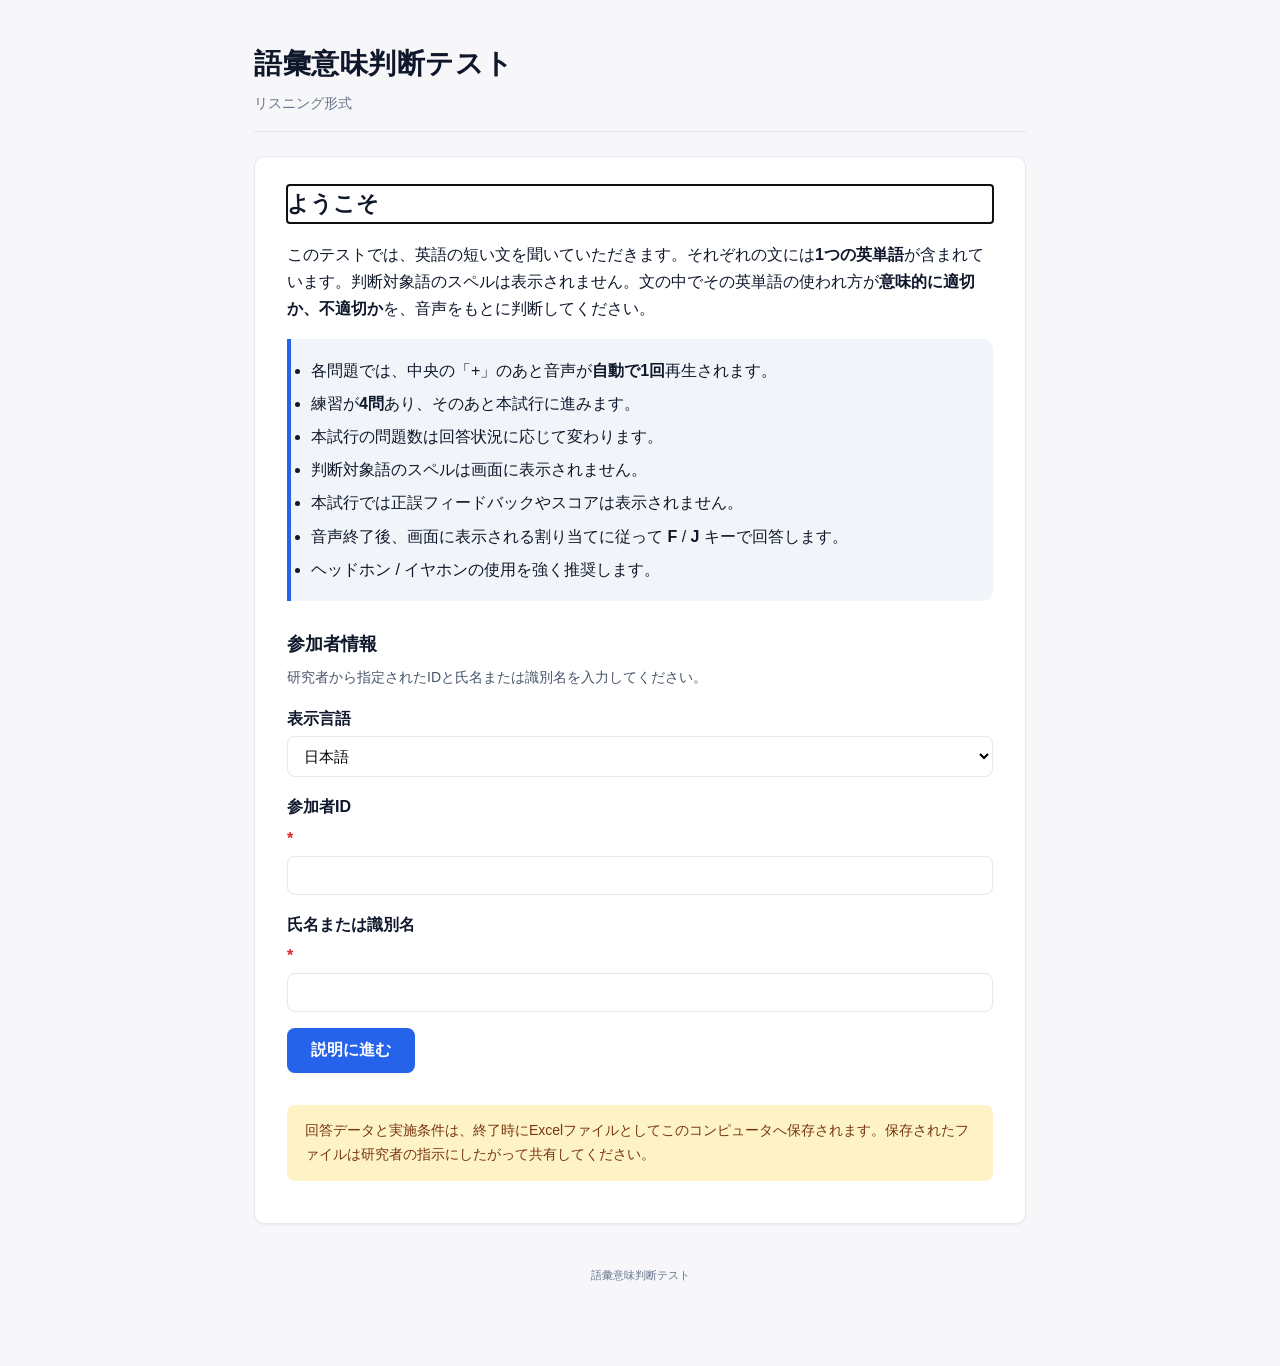
==== adaptive/index.html @ 901867a0 "Expose theta grid settings in research panel" ====
<!DOCTYPE html>
<html lang="ja">
<head>
  <meta charset="UTF-8" />
  <title>語彙意味判断テスト</title>
  <meta name="viewport" content="width=device-width, initial-scale=1" />
  <link rel="icon" href="data:," />
  <link rel="stylesheet" href="../assets/styles.css?v=20260428i" />
</head>
<body>
  <div id="browser-warning" class="hidden">
    <p data-i18n-html="browserWarning">このテストは <strong>Google Chrome</strong> のブラウザでのみご利用いただけます。<br />
       PC の Chrome でこのページを開き直してください。</p>
  </div>

  <div id="app" class="container">
    <header>
      <h1 data-i18n="appTitle">語彙意味判断テスト</h1>
      <p class="subtitle" data-i18n="subtitleAdaptive">リスニング形式</p>
    </header>

    <main id="stage-container">
      <section id="stage-welcome" class="stage">
        <h2 data-i18n="welcomeTitle">ようこそ</h2>
        <p data-i18n-html="welcomeBody">このテストでは、英語の短い文を聞いていただきます。
          それぞれの文には<strong>1つの英単語</strong>が含まれています。
          文の中でその英単語の使われ方が<strong>意味的に適切か、不適切か</strong>を判断してください。</p>
        <ul class="note-list">
          <li data-i18n-html="noteAutoplay">各問題では、中央の「+」のあと音声が<strong>自動で1回</strong>再生されます。</li>
          <li data-i18n-html="notePractice">練習が<strong>4問</strong>あり、そのあと本試行に進みます。</li>
          <li data-i18n="noteAdaptiveLength">本試行の問題数は回答状況に応じて変わります。</li>
          <li data-i18n="noteNoSpelling">判断対象語のスペルは画面に表示されません。</li>
          <li data-i18n="noteNoScoreShown">本試行では正誤フィードバックやスコアは表示されません。</li>
          <li data-i18n-html="noteKeys">音声終了後、キーボードの <strong>F</strong> / <strong>J</strong> で回答します。</li>
          <li data-i18n="noteHeadphones">ヘッドホン / イヤホンの使用を強く推奨します。</li>
        </ul>
        <div id="research-panel" class="research-panel hidden"></div>
        <h3 data-i18n="participantInfo">参加者情報</h3>
        <p class="form-note" data-i18n="participantInfoLead">研究者から指定されたIDと氏名または識別名を入力してください。</p>
        <form id="participant-form">
          <label>
            <span data-i18n="languageLabel">表示言語</span>
            <select id="input-lang" autocomplete="off">
              <option value="ja">日本語</option>
              <option value="en">English</option>
            </select>
          </label>
          <label>
            <span><span data-i18n="participantId">参加者ID</span> <span class="required">*</span></span>
            <input type="text" id="input-pid" required maxlength="64" autocomplete="off" />
          </label>
          <label>
            <span><span data-i18n="participantName">お名前</span> <span class="required">*</span></span>
            <input type="text" id="input-name" required maxlength="64" autocomplete="off" />
          </label>
          <button type="submit" class="primary-btn" data-i18n="consentStart">説明に進む</button>
        </form>
        <p class="disclaimer" data-i18n="disclaimer">
          回答データは終了時にあなたのコンピュータに保存されます。
          ダウンロードされたファイルは研究者の指示にしたがって共有してください。
        </p>
      </section>

      <section id="stage-instructions" class="stage hidden">
        <h2 data-i18n="instructionsTitle">説明</h2>
        <p data-i18n="instructionsLead">これから4問の練習を行います。各問題では:</p>
        <div class="instruction-callout">
          <h3 data-i18n="practiceGoalTitle">練習で確認すること</h3>
          <ul>
            <li data-i18n-html="practiceGoalAudio">音声がはっきり聞こえる音量になっているか確認してください。</li>
            <li data-i18n-html="practiceGoalDecision">文全体を聞き、文の中で聞こえた英単語の意味が自然かどうかを判断してください。</li>
            <li data-i18n-html="practiceGoalKeys">あなたの <strong>F</strong> / <strong>J</strong> キー割り当てを確認してください。</li>
          </ul>
        </div>
        <ol>
          <li data-i18n-html="instructionFixation">中央の <strong>+</strong> を見てください。音声は自動で再生されます。</li>
          <li data-i18n-html="instructionNoSpelling">判断する英単語のスペルは画面に表示されません。音声で聞こえた単語をもとに判断してください。</li>
          <li data-i18n-html="instructionCriteria"><strong>適切</strong>は、聞こえた英単語が文脈に合っている場合です。<strong>不適切</strong>は、聞こえた英単語が文脈に合わない場合です。</li>
          <li data-i18n-html="instructionDecision">音声が終わったら、聞こえた英単語の使い方が
              <span class="yes-color"><strong>「適切」</strong></span>か
              <span class="no-color"><strong>「不適切」</strong></span>かを選んでください。</li>
          <li id="key-instruction">回答キーを読み込み中です。</li>
          <li id="timing-instruction">制限時間設定を読み込み中です。</li>
          <li data-i18n="instructionFeedback">練習では正解・不正解のフィードバックが表示されます。
              本試行ではフィードバックはありません。</li>
        </ol>
        <p class="instruction-note" data-i18n="instructionPracticeSupport">練習中に音声が聞き取りにくい場合は、本試行に進む前に研究者へ知らせてください。</p>
        <button id="btn-start-practice" class="primary-btn" data-i18n="startPractice">練習を開始する</button>
      </section>

      <section id="stage-trial" class="stage hidden">
        <div class="trial-header">
          <span id="trial-label"></span>
          <span id="trial-counter" role="status" aria-live="polite" aria-atomic="true"></span>
        </div>
        <div class="trial-body">
          <div id="fixation-cross" class="fixation-cross hidden" aria-hidden="true">+</div>
          <div class="audio-area">
            <button id="btn-play" class="primary-btn" aria-describedby="play-status" data-i18n="playAudio">音声を再生</button>
            <p id="play-status" class="play-status" role="status" aria-live="polite"></p>
          </div>
          <div id="target-word-area" class="hidden" role="region" aria-live="polite">
            <p class="target-word" id="target-word-display"></p>
            <div class="response-btns">
              <button id="btn-yes" class="response-btn yes-btn" aria-label="適切 (Yes)">適切</button>
              <button id="btn-no"  class="response-btn no-btn" aria-label="不適切 (No)">不適切</button>
            </div>
            <div id="response-timebar" class="response-timebar hidden" aria-hidden="true">
              <div id="response-timebar-fill" class="response-timebar-fill"></div>
            </div>
          </div>
        </div>
        <div id="feedback-area" class="hidden" role="status" aria-live="polite"></div>
        <audio id="audio-player" preload="auto"></audio>
      </section>

      <section id="stage-transition" class="stage hidden">
        <h2 data-i18n="transitionTitle">練習は以上です</h2>
        <div id="practice-summary" class="practice-summary" role="status" aria-live="polite"></div>
        <p data-i18n-html="transitionBody">これから本試行に入ります。本試行では<strong>フィードバックは表示されません</strong>。
           音声は<strong>1回のみ</strong>再生されます。準備ができたら開始してください。</p>
        <p class="instruction-note" data-i18n="transitionReminder">音量、キー割り当て、判断方法に問題がなければ本試行を開始してください。</p>
        <button id="btn-start-main" class="primary-btn" data-i18n="startMain">本試行を開始する</button>
      </section>

      <section id="stage-result" class="stage hidden">
        <h2 data-i18n="resultTitle">テスト終了</h2>
        <p data-i18n="resultThanks">ご協力ありがとうございました。</p>
        <div class="download-status" id="download-status" role="status" aria-live="polite" data-i18n="savingStatus">
          結果を保存中...
        </div>
        <p class="result-file" id="filename-display"></p>
        <button id="btn-download-again" class="secondary-btn hidden" data-i18n="downloadAgain">
          もう一度ダウンロードする
        </button>
        <p class="end-note" data-i18n="endNote">
          結果ファイルがダウンロードフォルダに保存されました。
          研究者の指示にしたがって共有してください。
        </p>
      </section>
    </main>

    <footer>
      <small data-i18n="appTitle">語彙意味判断テスト</small>
    </footer>
  </div>

  <script src="../lib/xlsx.full.min.js?v=20260428i"></script>
  <script src="config.js?v=20260428i"></script>
  <script src="../js/cat_1f.js?v=20260428i"></script>
  <script src="../js/cat_2f.js?v=20260428i"></script>
  <script src="../js/xlsx_export.js?v=20260428i"></script>
  <script src="../js/cat_app.js?v=20260428i"></script>
</body>
</html>
---- assets/styles.css ----
/* LJT-CAT — Japanese UI styles (Chrome, PC) */

:root {
  --color-bg: #f7f7f9;
  --color-card: #ffffff;
  --color-primary: #2563eb;
  --color-primary-dark: #1e40af;
  --color-yes: #059669;
  --color-no: #dc2626;
  --color-neutral: #475569;
  --color-border: #e2e8f0;
  --color-text: #0f172a;
  --color-muted: #64748b;
  --shadow-sm: 0 1px 2px rgba(15, 23, 42, 0.06);
  --shadow-md: 0 4px 12px rgba(15, 23, 42, 0.08);
  --radius: 10px;
  --font-jp: "Hiragino Kaku Gothic ProN", "Yu Gothic", "Meiryo",
             "Noto Sans JP", "Helvetica Neue", sans-serif;
}

* { box-sizing: border-box; }

html, body {
  margin: 0;
  padding: 0;
  font-family: var(--font-jp);
  background: var(--color-bg);
  color: var(--color-text);
  line-height: 1.7;
  font-size: 16px;
}

.hidden { display: none !important; }

.container {
  max-width: 820px;
  margin: 0 auto;
  padding: 40px 24px 80px;
}

header {
  border-bottom: 1px solid var(--color-border);
  padding-bottom: 16px;
  margin-bottom: 24px;
  position: relative;
}

h1 {
  font-size: 28px;
  margin: 0 0 4px;
  letter-spacing: 0.02em;
}

.subtitle {
  color: var(--color-muted);
  margin: 0;
  font-size: 14px;
}

#mode-badge {
  position: absolute;
  top: 8px;
  right: 0;
  font-size: 12px;
  background: var(--color-primary);
  color: #fff;
  padding: 4px 10px;
  border-radius: 999px;
  font-weight: 600;
}

h2 {
  font-size: 22px;
  margin-top: 0;
}

.stage-lead {
  margin: 0 0 18px;
  color: var(--color-text);
}

.route-status {
  display: inline-block;
  margin: 0 0 10px;
  padding: 3px 9px;
  border-radius: 999px;
  background: #dbeafe;
  color: var(--color-primary-dark);
  font-size: 12px;
  font-weight: 700;
}

h3 {
  font-size: 18px;
  margin-top: 28px;
  margin-bottom: 8px;
}

.stage {
  background: var(--color-card);
  border: 1px solid var(--color-border);
  border-radius: var(--radius);
  padding: 28px 32px;
  box-shadow: var(--shadow-sm);
  animation: fadeIn 0.25s ease-out;
}

@keyframes fadeIn {
  from { opacity: 0; transform: translateY(6px); }
  to   { opacity: 1; transform: translateY(0);    }
}

.note-list {
  background: #f1f5f9;
  border-left: 4px solid var(--color-primary);
  padding: 12px 20px;
  border-radius: 0 var(--radius) var(--radius) 0;
  margin: 16px 0 24px;
}

.note-list li { margin: 6px 0; }

.compact-list {
  margin-bottom: 22px;
}

.compact-list li {
  margin: 4px 0;
}

.instruction-callout {
  margin: 16px 0 20px;
  padding: 14px 18px;
  border-left: 4px solid var(--color-yes);
  border-radius: 0 8px 8px 0;
  background: #ecfdf5;
}
.instruction-callout h3 {
  margin: 0 0 8px;
  font-size: 16px;
}
.instruction-callout ul {
  margin: 0;
  padding-left: 20px;
}
.instruction-callout li { margin: 4px 0; }
.instruction-note {
  margin: 16px 0 20px;
  color: var(--color-neutral);
  font-size: 14px;
}
.practice-summary {
  margin: 14px 0 18px;
  padding: 12px 16px;
  border-left: 4px solid var(--color-primary);
  border-radius: 0 8px 8px 0;
  background: #eff6ff;
  color: var(--color-primary-dark);
  font-weight: 700;
}

.research-panel {
  margin: 22px 0 28px;
  padding: 18px;
  border: 1px solid #bfdbfe;
  border-radius: 8px;
  background: #eff6ff;
}
.research-panel-header h3 {
  margin: 0 0 4px;
  font-size: 17px;
}
.research-panel-header p,
.research-model {
  margin: 6px 0 12px;
  color: var(--color-neutral);
  font-size: 13px;
}
.research-summary-grid {
  display: grid;
  grid-template-columns: repeat(2, minmax(0, 1fr));
  gap: 8px;
  margin: 12px 0;
}
.research-summary-grid div {
  padding: 10px 12px;
  border: 1px solid #dbeafe;
  border-radius: 8px;
  background: #fff;
}
.research-summary-grid span {
  display: block;
  color: var(--color-muted);
  font-size: 12px;
}
.research-summary-grid strong {
  display: block;
  font-size: 13px;
  overflow-wrap: anywhere;
}
.research-panel h4 {
  margin: 16px 0 4px;
  font-size: 15px;
}
.research-protocol {
  margin: 14px 0 16px;
  padding: 14px;
  border: 1px solid #dbeafe;
  border-radius: 8px;
  background: #ffffff;
}
.research-filter-panel {
  margin: 12px 0;
  padding: 12px;
  border: 1px solid #dbeafe;
  border-radius: 8px;
  background: #ffffff;
}
.research-control-grid {
  display: grid;
  grid-template-columns: repeat(3, minmax(0, 1fr));
  gap: 10px;
  margin: 12px 0 6px;
}
.research-filter-grid {
  grid-template-columns: minmax(0, 2fr) minmax(120px, 1fr);
}
.research-control-grid label,
.research-url-row label {
  margin: 0;
}
.research-control-grid span,
.research-url-row span {
  display: block;
  margin-bottom: 4px;
  font-size: 12px;
  font-weight: 700;
  color: var(--color-neutral);
}
.research-control-grid .research-label {
  display: flex;
  align-items: center;
  gap: 6px;
}
.research-help {
  display: inline-flex;
  align-items: center;
  justify-content: center;
  width: 16px;
  height: 16px;
  border-radius: 50%;
  background: #dbeafe;
  color: var(--color-primary-dark);
  font-size: 11px;
  font-weight: 800;
  line-height: 1;
  text-decoration: none;
  cursor: help;
}
.research-grid-points {
  display: block;
  min-height: 40px;
  padding: 10px 12px;
  border: 1px solid var(--color-border);
  border-radius: 8px;
  background: #f8fafc;
  color: var(--color-text);
  font-size: 13px;
  font-variant-numeric: tabular-nums;
}
.research-url-row {
  margin: 10px 0;
}
.research-url-row input {
  font-size: 12px;
  font-family: ui-monospace, SFMono-Regular, Menlo, Consolas, monospace;
}
.research-action-row {
  display: flex;
  align-items: center;
  flex-wrap: wrap;
  gap: 8px;
}
.research-action-row .secondary-btn {
  padding: 8px 12px;
  font-size: 13px;
}
.research-protocol-status {
  min-height: 20px;
  color: var(--color-primary-dark);
  font-size: 13px;
  font-weight: 700;
}
.research-protocol-status.error {
  color: var(--color-no);
}
.research-table-wrap {
  max-height: 360px;
  overflow: auto;
  border: 1px solid #dbeafe;
  border-radius: 8px;
  background: #fff;
}
.research-table {
  width: 100%;
  border-collapse: collapse;
  font-size: 12px;
  line-height: 1.45;
}
.research-table th,
.research-table td {
  padding: 7px 8px;
  border-bottom: 1px solid #e2e8f0;
  text-align: left;
  white-space: nowrap;
}
.research-table th {
  position: sticky;
  top: 0;
  background: #dbeafe;
  color: var(--color-text);
  z-index: 1;
}

form label {
  display: block;
  margin: 16px 0;
}
form label span { display: block; font-weight: 600; margin-bottom: 4px; }
form label small { display: block; color: var(--color-muted); margin-top: 2px; font-size: 13px; }

.form-note {
  margin: -2px 0 12px;
  color: var(--color-neutral);
  font-size: 14px;
}

input[type="text"], input[type="number"], select {
  width: 100%;
  padding: 10px 12px;
  font-family: inherit;
  font-size: 15px;
  border: 1px solid var(--color-border);
  border-radius: 8px;
  background: #fff;
  transition: border-color 0.15s;
}
input[type="text"]:focus, input[type="number"]:focus, select:focus {
  outline: none;
  border-color: var(--color-primary);
  box-shadow: 0 0 0 3px rgba(37, 99, 235, 0.12);
}

.required { color: var(--color-no); font-weight: 700; }

.primary-btn, .secondary-btn, .response-btn {
  font-family: inherit;
  font-size: 16px;
  font-weight: 600;
  padding: 12px 24px;
  border: none;
  border-radius: 8px;
  cursor: pointer;
  transition: transform 0.08s, box-shadow 0.15s, background 0.15s;
}

.primary-btn {
  background: var(--color-primary);
  color: #fff;
  box-shadow: var(--shadow-sm);
}
.primary-btn:hover:not(:disabled)  { background: var(--color-primary-dark); }
.primary-btn:active:not(:disabled) { transform: translateY(1px); }
.primary-btn:disabled {
  background: var(--color-muted);
  cursor: not-allowed;
  opacity: 0.7;
}

.secondary-btn {
  background: #fff;
  color: var(--color-primary);
  border: 1px solid var(--color-primary);
}
.secondary-btn:hover { background: #eff6ff; }

.start-link {
  display: inline-flex;
  align-items: center;
  justify-content: center;
  min-width: 220px;
  text-decoration: none;
}

.disclaimer {
  margin-top: 32px;
  padding: 14px 18px;
  background: #fef3c7;
  border-radius: 8px;
  font-size: 14px;
  color: #78350f;
}

.trial-header {
  display: flex;
  justify-content: space-between;
  align-items: center;
  margin-bottom: 28px;
  padding-bottom: 8px;
  border-bottom: 1px dashed var(--color-border);
  color: var(--color-muted);
}
#trial-counter { font-variant-numeric: tabular-nums; }
#trial-label   { font-weight: 600; color: var(--color-text); }

.trial-body {
  text-align: center;
  padding: 20px 0;
}

.fixation-cross {
  min-height: 88px;
  display: flex;
  align-items: center;
  justify-content: center;
  font-size: 54px;
  line-height: 1;
  font-weight: 700;
  color: var(--color-text);
  margin: 24px 0 12px;
}

.audio-area {
  margin: 30px auto 40px;
}
.audio-area .primary-btn { min-width: 220px; font-size: 17px; }

.play-status {
  color: var(--color-muted);
  font-size: 14px;
  margin-top: 12px;
  min-height: 1em;
}

.target-word {
  font-size: 24px;
  line-height: 1.45;
  font-weight: 700;
  color: var(--color-primary-dark);
  margin: 18px auto 28px;
  max-width: 720px;
  letter-spacing: 0;
  font-family: "Helvetica Neue", "Arial", sans-serif;
}

.response-btns {
  display: flex;
  gap: 16px;
  justify-content: center;
  margin-top: 18px;
}

.response-btn {
  flex: 0 1 180px;
  padding: 16px 24px;
  font-size: 17px;
  color: #fff;
  min-height: 82px;
  display: flex;
  flex-direction: column;
  align-items: center;
  justify-content: center;
  gap: 6px;
}
.response-label { line-height: 1.2; }
.key-hint {
  display: block;
  font-size: 13px;
  font-weight: 600;
  opacity: 0.92;
}
.keycap {
  display: inline-flex;
  align-items: center;
  justify-content: center;
  min-width: 32px;
  height: 28px;
  padding: 0 8px;
  margin-right: 4px;
  border-radius: 6px;
  background: rgba(255, 255, 255, 0.24);
  border: 1px solid rgba(255, 255, 255, 0.55);
  color: #fff;
  font-size: 15px;
  font-weight: 800;
  line-height: 1;
}
.yes-btn { background: var(--color-yes); }
.no-btn  { background: var(--color-no);  }
.yes-btn:hover { background: #047857; }
.no-btn:hover  { background: #b91c1c; }
.response-btn:disabled { opacity: 0.5; cursor: not-allowed; }

.response-timebar {
  width: min(380px, 100%);
  height: 6px;
  margin: 18px auto 0;
  border-radius: 999px;
  background: #e2e8f0;
  overflow: hidden;
}
.response-timebar-fill {
  width: 100%;
  height: 100%;
  border-radius: inherit;
  background: var(--color-primary);
}

.yes-color { color: var(--color-yes); }
.no-color  { color: var(--color-no);  }

#feedback-area {
  margin-top: 28px;
  padding: 16px 20px;
  border-radius: 8px;
  text-align: center;
  font-weight: 600;
  animation: fadeIn 0.2s;
}
#feedback-area.correct { background: #d1fae5; color: #065f46; }
#feedback-area.wrong   { background: #fee2e2; color: #991b1b; }
#feedback-area.advance {
  background: #eff6ff;
  color: var(--color-primary-dark);
}
.advance-prompt {
  margin-top: 10px;
}
.advance-prompt p {
  margin: 0 0 10px;
  font-size: 14px;
}
.advance-btn {
  min-width: 160px;
}

.result-box {
  background: #eff6ff;
  border: 1px solid #bfdbfe;
  border-radius: var(--radius);
  padding: 22px 28px;
  margin: 20px 0;
}
.result-item {
  display: flex;
  justify-content: space-between;
  padding: 10px 0;
  border-bottom: 1px solid #dbeafe;
}
.result-item:last-of-type { border-bottom: none; }
.result-label { color: var(--color-neutral); }
.result-value { font-weight: 700; font-size: 20px; color: var(--color-primary-dark); }
.result-note { font-size: 13px; color: var(--color-muted); margin-top: 12px; }

.download-status {
  padding: 12px 16px;
  background: #fef3c7;
  border-radius: 8px;
  text-align: center;
  margin: 16px 0;
  color: #78350f;
  font-weight: 600;
}
.download-status.done {
  background: #d1fae5;
  color: #065f46;
}

.result-file {
  margin: 10px 0 16px;
  color: var(--color-neutral);
  font-size: 13px;
  overflow-wrap: anywhere;
}

.end-note {
  margin-top: 18px;
  font-size: 14px;
  color: var(--color-muted);
  padding: 10px 14px;
  background: #f1f5f9;
  border-radius: 8px;
}

code {
  background: #fff;
  padding: 1px 5px;
  border-radius: 4px;
  font-size: 13px;
  border: 1px solid var(--color-border);
}

footer {
  margin-top: 40px;
  text-align: center;
  color: var(--color-muted);
  font-size: 13px;
}
footer a { color: var(--color-primary); text-decoration: none; }
footer a:hover { text-decoration: underline; }

#browser-warning {
  max-width: 640px;
  margin: 60px auto;
  padding: 32px;
  background: #fee2e2;
  border: 1px solid #fca5a5;
  border-radius: var(--radius);
  text-align: center;
  color: #7f1d1d;
}

/* Mode-specific badge colors */
#mode-badge.mode-1f { background: var(--color-primary); }
#mode-badge.mode-2f { background: var(--color-yes); }

/* Research-mode banner (2F_research) */
.research-banner {
  margin: 16px 0 24px;
  padding: 14px 18px;
  background: #fef3c7;
  color: #78350f;
  border: 1px solid #f59e0b;
  border-radius: 8px;
  font-size: 14px;
  line-height: 1.6;
}
.research-banner strong { color: #7c2d12; }

.mode-grid {
  display: grid;
  grid-template-columns: repeat(2, minmax(0, 1fr));
  gap: 16px;
  margin-top: 22px;
}

.mode-grid-single {
  grid-template-columns: minmax(0, 1fr);
}

.mode-card {
  display: block;
  padding: 18px 20px;
  border: 1px solid var(--color-border);
  border-radius: 8px;
  background: #fff;
  color: var(--color-text);
  text-decoration: none;
  box-shadow: var(--shadow-sm);
}

.mode-card.primary-mode {
  border-color: #bfdbfe;
  background: #eff6ff;
}

.mode-card:hover {
  border-color: var(--color-primary);
  box-shadow: var(--shadow-md);
}

.mode-card strong {
  display: block;
  margin-bottom: 8px;
  color: var(--color-primary-dark);
}

.mode-card span {
  display: block;
  color: var(--color-muted);
  font-size: 14px;
}

.mode-note {
  margin: 18px 0 0;
  color: var(--color-neutral);
  font-size: 13px;
}

@media (max-width: 720px) {
  .container {
    padding: 24px 14px 56px;
  }
  .stage {
    padding: 22px 18px;
  }
  .mode-grid,
  .research-control-grid,
  .research-summary-grid,
  .response-btns {
    grid-template-columns: 1fr;
    flex-direction: column;
  }
  .response-btn {
    width: 100%;
    flex-basis: auto;
  }
}
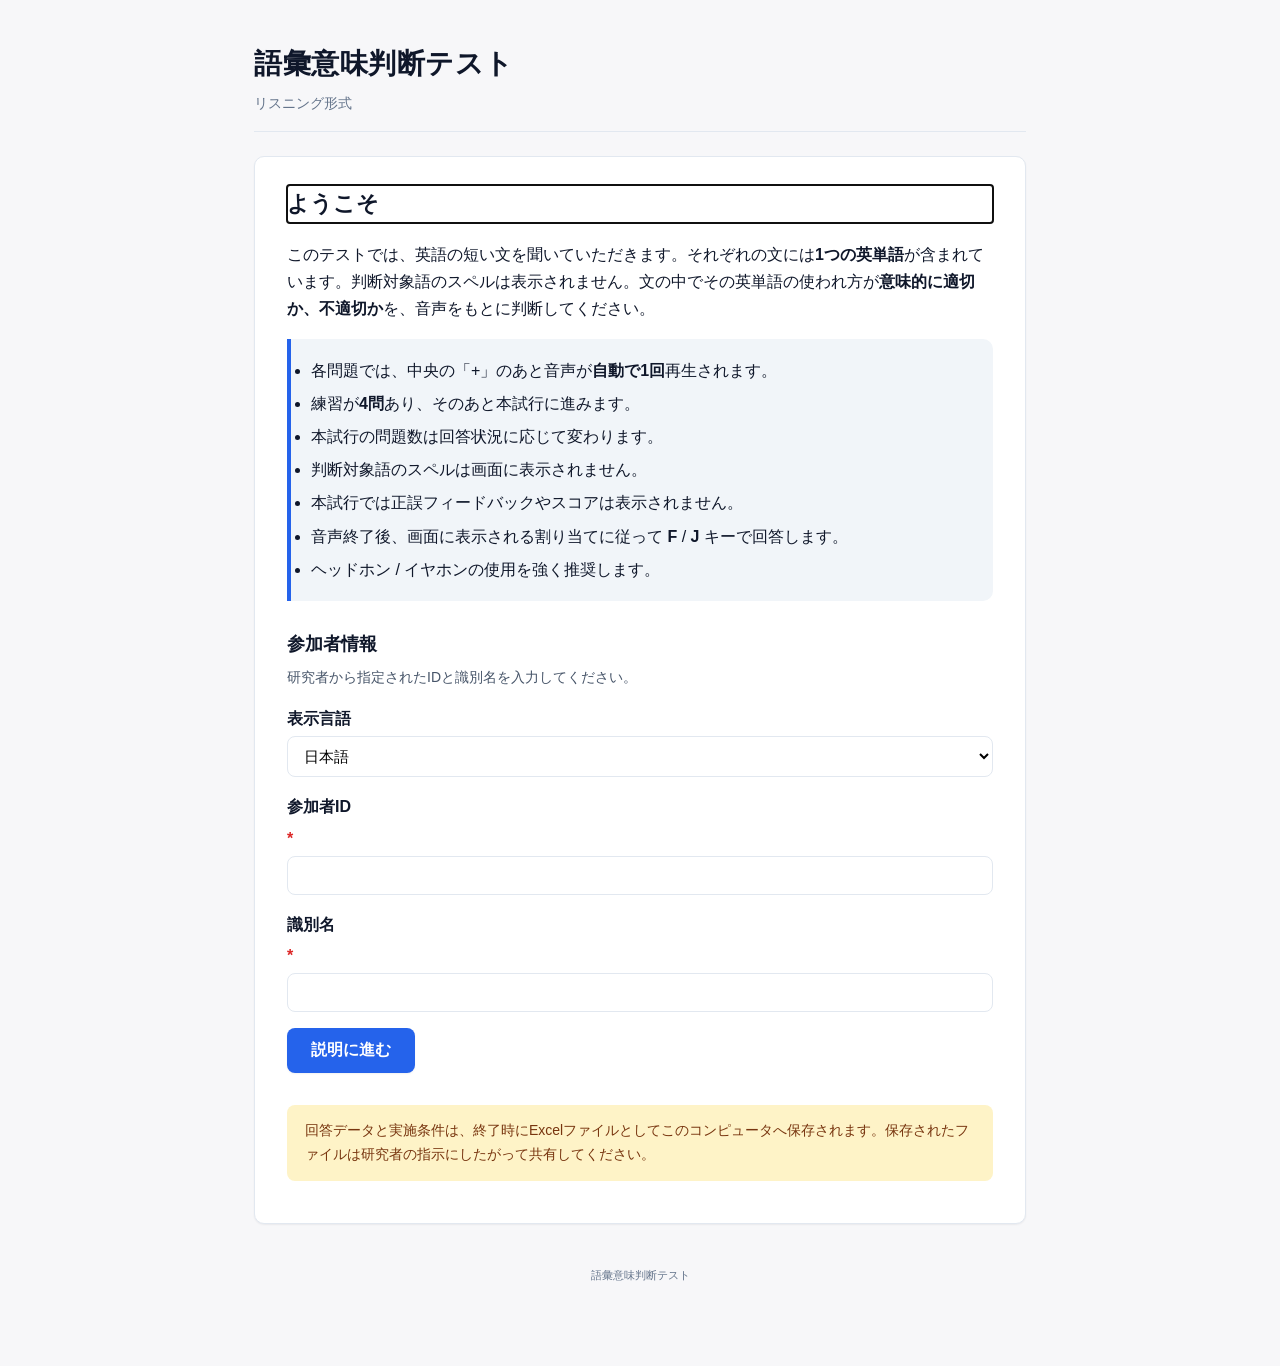
==== commit 3deb5e4d: "Harden public CAT release flow" ====
--- a/adaptive/index.html
+++ b/adaptive/index.html
@@ -5,7 +5,7 @@
   <title>語彙意味判断テスト</title>
   <meta name="viewport" content="width=device-width, initial-scale=1" />
   <link rel="icon" href="data:," />
-  <link rel="stylesheet" href="../assets/styles.css?v=20260428i" />
+  <link rel="stylesheet" href="../assets/styles.css?v=20260428j" />
 </head>
 <body>
   <div id="browser-warning" class="hidden">
@@ -36,7 +36,7 @@
         </ul>
         <div id="research-panel" class="research-panel hidden"></div>
         <h3 data-i18n="participantInfo">参加者情報</h3>
-        <p class="form-note" data-i18n="participantInfoLead">研究者から指定されたIDと氏名または識別名を入力してください。</p>
+        <p class="form-note" data-i18n="participantInfoLead">研究者から指定されたIDと識別名を入力してください。</p>
         <form id="participant-form">
           <label>
             <span data-i18n="languageLabel">表示言語</span>
@@ -50,7 +50,7 @@
             <input type="text" id="input-pid" required maxlength="64" autocomplete="off" />
           </label>
           <label>
-            <span><span data-i18n="participantName">お名前</span> <span class="required">*</span></span>
+            <span><span data-i18n="participantName">識別名</span> <span class="required">*</span></span>
             <input type="text" id="input-name" required maxlength="64" autocomplete="off" />
           </label>
           <button type="submit" class="primary-btn" data-i18n="consentStart">説明に進む</button>
@@ -145,11 +145,11 @@
     </footer>
   </div>
 
-  <script src="../lib/xlsx.full.min.js?v=20260428i"></script>
-  <script src="config.js?v=20260428i"></script>
-  <script src="../js/cat_1f.js?v=20260428i"></script>
-  <script src="../js/cat_2f.js?v=20260428i"></script>
-  <script src="../js/xlsx_export.js?v=20260428i"></script>
-  <script src="../js/cat_app.js?v=20260428i"></script>
+  <script src="../lib/xlsx.full.min.js?v=20260428j"></script>
+  <script src="config.js?v=20260428j"></script>
+  <script src="../js/cat_1f.js?v=20260428j"></script>
+  <script src="../js/cat_2f.js?v=20260428j"></script>
+  <script src="../js/xlsx_export.js?v=20260428j"></script>
+  <script src="../js/cat_app.js?v=20260428j"></script>
 </body>
 </html>
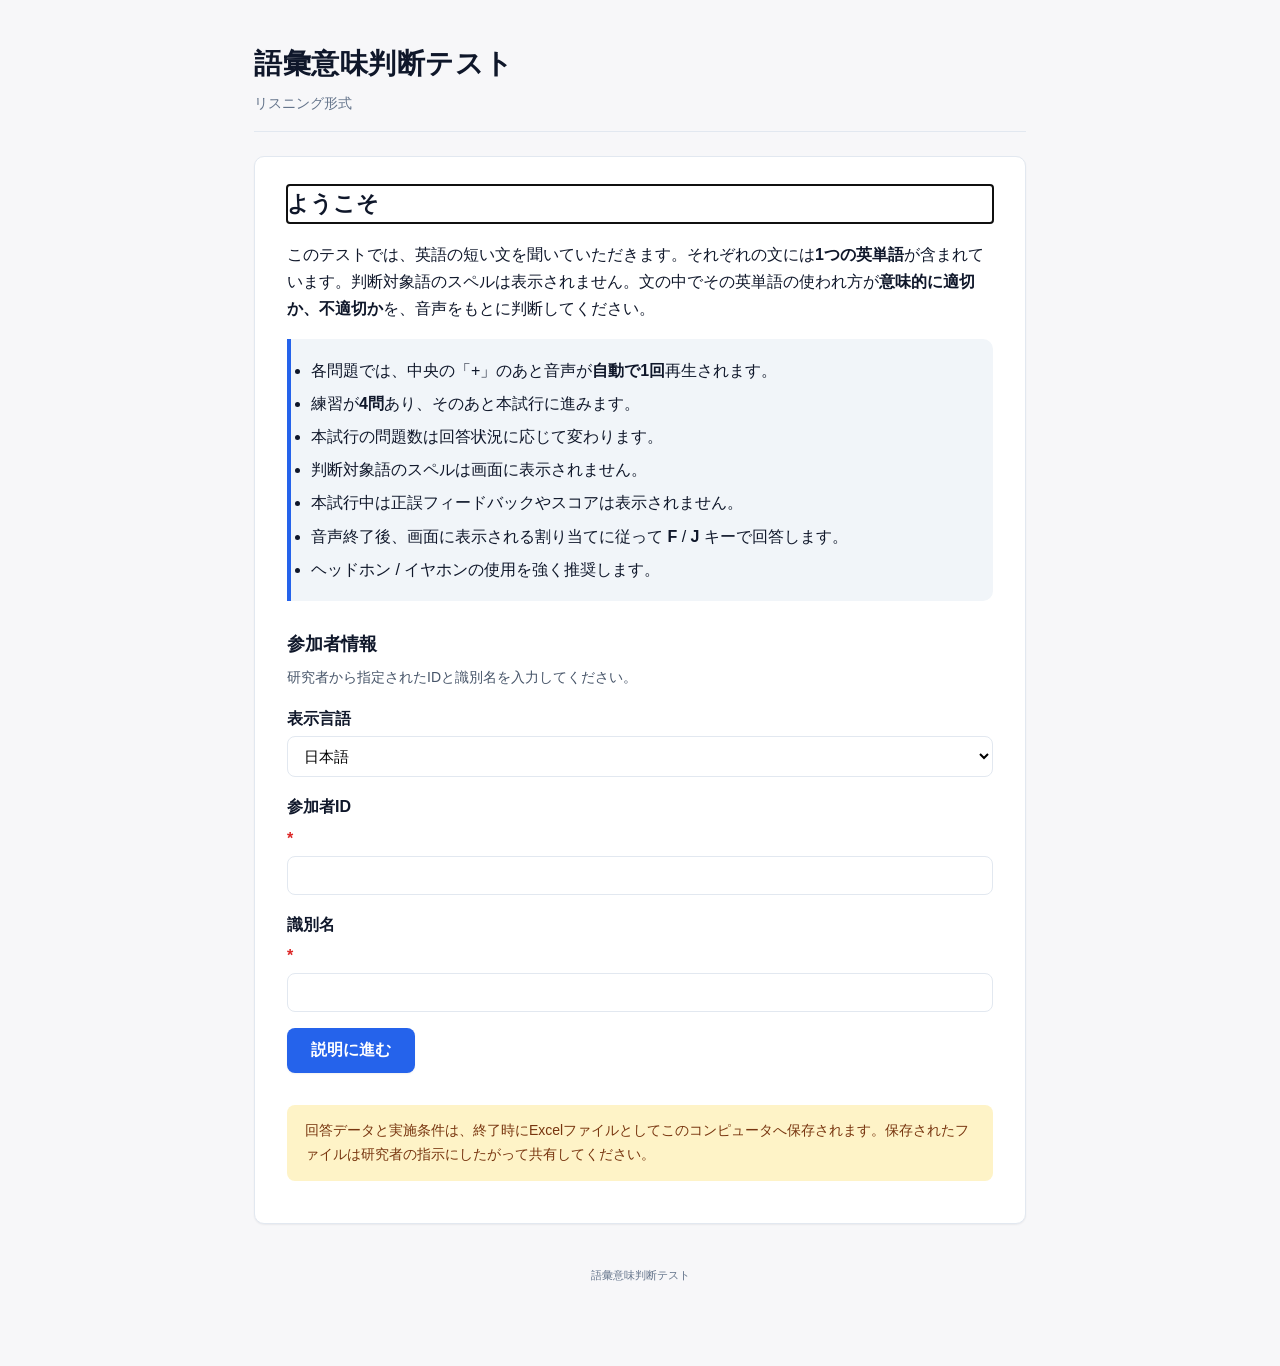
==== commit dc42fdf8: "Add participant reports and researcher guidance" ====
--- a/adaptive/index.html
+++ b/adaptive/index.html
@@ -5,7 +5,7 @@
   <title>語彙意味判断テスト</title>
   <meta name="viewport" content="width=device-width, initial-scale=1" />
   <link rel="icon" href="data:," />
-  <link rel="stylesheet" href="../assets/styles.css?v=20260428j" />
+  <link rel="stylesheet" href="../assets/styles.css?v=20260531d" />
 </head>
 <body>
   <div id="browser-warning" class="hidden">
@@ -126,6 +126,7 @@
       <section id="stage-result" class="stage hidden">
         <h2 data-i18n="resultTitle">テスト終了</h2>
         <p data-i18n="resultThanks">ご協力ありがとうございました。</p>
+        <div id="participant-score-report" class="result-box participant-score-report hidden" aria-live="polite"></div>
         <div class="download-status" id="download-status" role="status" aria-live="polite" data-i18n="savingStatus">
           結果を保存中...
         </div>
@@ -145,11 +146,12 @@
     </footer>
   </div>
 
-  <script src="../lib/xlsx.full.min.js?v=20260428j"></script>
-  <script src="config.js?v=20260428j"></script>
-  <script src="../js/cat_1f.js?v=20260428j"></script>
-  <script src="../js/cat_2f.js?v=20260428j"></script>
-  <script src="../js/xlsx_export.js?v=20260428j"></script>
-  <script src="../js/cat_app.js?v=20260428j"></script>
+  <script src="../lib/xlsx.full.min.js?v=20260531d"></script>
+  <script src="config.js?v=20260531d"></script>
+  <script src="../js/cat_1f.js?v=20260531d"></script>
+  <script src="../js/cat_2f.js?v=20260531d"></script>
+  <script src="../js/xlsx_export.js?v=20260531d"></script>
+  <script src="../js/cat_session_storage.js?v=20260531d"></script>
+  <script src="../js/cat_app.js?v=20260531d"></script>
 </body>
 </html>
--- a/assets/styles.css
+++ b/assets/styles.css
@@ -170,6 +170,73 @@
   margin: 0 0 4px;
   font-size: 17px;
 }
+.research-panel-heading {
+  position: relative;
+  display: flex;
+  align-items: flex-start;
+  justify-content: space-between;
+  gap: 12px;
+}
+.research-panel-help {
+  position: relative;
+  flex: 0 0 auto;
+}
+.research-panel-help-trigger {
+  width: 28px;
+  height: 28px;
+  padding: 0;
+  border: 1px solid #93c5fd;
+  border-radius: 50%;
+  background: #ffffff;
+  color: var(--color-primary-dark);
+  font-size: 15px;
+  font-weight: 800;
+  line-height: 1;
+  cursor: help;
+}
+.research-panel-help-trigger:hover,
+.research-panel-help-trigger:focus-visible {
+  border-color: var(--color-primary);
+  box-shadow: 0 0 0 3px rgba(37, 99, 235, 0.16);
+  outline: none;
+}
+.research-panel-help-popover {
+  position: absolute;
+  top: calc(100% + 8px);
+  right: 0;
+  z-index: 10;
+  display: none;
+  width: min(360px, calc(100vw - 64px));
+  padding: 12px 14px;
+  border: 1px solid #bfdbfe;
+  border-radius: 8px;
+  background: #ffffff;
+  box-shadow: 0 12px 32px rgba(15, 23, 42, 0.16);
+  color: var(--color-text);
+  font-size: 12px;
+  line-height: 1.45;
+}
+.research-panel-help:hover .research-panel-help-popover,
+.research-panel-help:focus-within .research-panel-help-popover {
+  display: block;
+}
+.research-panel-help-popover strong {
+  display: block;
+  margin-bottom: 8px;
+  font-size: 13px;
+}
+.research-panel-help-popover dl {
+  margin: 0;
+}
+.research-panel-help-popover dt {
+  margin: 8px 0 2px;
+  font-weight: 800;
+  color: var(--color-primary-dark);
+}
+.research-panel-help-popover dd {
+  margin: 0;
+  color: var(--color-neutral);
+}
 .research-panel-header p,
 .research-model {
   margin: 6px 0 12px;
@@ -274,6 +341,93 @@
 .research-url-row input {
   font-size: 12px;
   font-family: ui-monospace, SFMono-Regular, Menlo, Consolas, monospace;
+}
+.research-profile-advice {
+  margin: 8px 0 12px;
+  padding: 10px 12px;
+  border-left: 3px solid #2563eb;
+  border-radius: 4px;
+  background: #eff6ff;
+  color: #1e3a8a;
+  font-size: 13px;
+  line-height: 1.45;
+}
+.research-calibration-safety {
+  margin: 10px 0 12px;
+  padding: 10px 12px;
+  border: 1px solid #bfdbfe;
+  border-left-width: 4px;
+  border-radius: 6px;
+  background: #ffffff;
+  font-size: 12px;
+  line-height: 1.45;
+}
+.research-calibration-safety.safe {
+  border-left-color: #15803d;
+}
+.research-calibration-safety.caution {
+  border-left-color: #b45309;
+}
+.research-calibration-safety.blocked {
+  border-left-color: #b91c1c;
+}
+.research-calibration-safety-head {
+  display: flex;
+  align-items: center;
+  justify-content: space-between;
+  gap: 10px;
+  margin-bottom: 6px;
+}
+.research-calibration-safety-head strong {
+  font-size: 13px;
+}
+.research-calibration-safety-head span {
+  padding: 2px 8px;
+  border-radius: 999px;
+  background: #e0f2fe;
+  color: var(--color-primary-dark);
+  font-size: 11px;
+  font-weight: 800;
+}
+.research-calibration-safety.caution .research-calibration-safety-head span {
+  background: #fef3c7;
+  color: #92400e;
+}
+.research-calibration-safety.blocked .research-calibration-safety-head span {
+  background: #fee2e2;
+  color: #991b1b;
+}
+.research-calibration-safety ul {
+  margin: 0;
+  padding-left: 18px;
+}
+.research-calibration-safety li {
+  margin: 3px 0;
+}
+.research-methods-grid {
+  display: grid;
+  grid-template-columns: repeat(2, minmax(0, 1fr));
+  gap: 10px;
+  margin: 10px 0 12px;
+}
+.research-methods-grid label {
+  margin: 0;
+}
+.research-methods-grid span {
+  display: block;
+  margin-bottom: 4px;
+  font-size: 12px;
+  font-weight: 700;
+  color: var(--color-neutral);
+}
+.research-methods-grid textarea {
+  box-sizing: border-box;
+  width: 100%;
+  min-height: 126px;
+  resize: vertical;
+  font-family: inherit;
+  font-size: 12px;
+  line-height: 1.5;
 }
 .research-action-row {
   display: flex;
@@ -561,6 +715,40 @@
 .result-label { color: var(--color-neutral); }
 .result-value { font-weight: 700; font-size: 20px; color: var(--color-primary-dark); }
 .result-note { font-size: 13px; color: var(--color-muted); margin-top: 12px; }
+.participant-score-report {
+  text-align: left;
+}
+.participant-score-report h3 {
+  margin: 0 0 14px;
+  color: var(--color-primary-dark);
+  font-size: 20px;
+}
+.result-report-grid {
+  display: grid;
+  gap: 0;
+}
+.participant-score-report .result-item {
+  gap: 16px;
+  align-items: baseline;
+}
+.participant-score-report .result-value {
+  text-align: right;
+  overflow-wrap: anywhere;
+}
+.result-learning-note {
+  margin-top: 14px;
+  padding-top: 14px;
+  border-top: 1px solid #dbeafe;
+}
+.result-learning-note strong {
+  color: var(--color-primary-dark);
+}
+.result-learning-note p {
+  margin: 6px 0 0;
+  color: var(--color-neutral);
+  font-size: 14px;
+  line-height: 1.6;
+}
 
 .download-status {
   padding: 12px 16px;
@@ -696,6 +884,7 @@
   }
   .mode-grid,
   .research-control-grid,
+  .research-methods-grid,
   .research-summary-grid,
   .response-btns {
     grid-template-columns: 1fr;
@@ -705,4 +894,303 @@
     width: 100%;
     flex-basis: auto;
   }
-}
+  .participant-score-report .result-item {
+    display: grid;
+    gap: 4px;
+  }
+  .participant-score-report .result-value {
+    font-size: 18px;
+  }
+}
+
+.research-reference-group {
+  margin: 0.6rem 0;
+  padding: 0.4rem 0.8rem;
+  background: #fafbfc;
+  border-left: 3px solid #94a3b8;
+  border-radius: 4px;
+}
+.research-reference-group h6 {
+  margin: 0 0 0.4rem 0;
+  font-size: 0.85rem;
+  color: #475569;
+  font-weight: 600;
+  letter-spacing: 0.02em;
+}
+.research-references {
+  list-style: disc;
+  padding-left: 1.2rem;
+  margin: 0;
+  font-size: 0.85rem;
+  line-height: 1.5;
+}
+.research-references li {
+  margin-bottom: 0.4rem;
+}
+.research-references li small {
+  color: #64748b;
+  font-size: 0.78rem;
+}
+.research-doi {
+  color: #1d4ed8;
+  text-decoration: none;
+  word-break: break-all;
+  font-size: 0.78rem;
+}
+.research-doi:hover {
+  text-decoration: underline;
+}
+.research-references-note {
+  margin: 0.6rem 0 0 0;
+  font-size: 0.8rem;
+  color: #64748b;
+}
+.research-grid-cost {
+  margin: 0.4rem 0 0 0;
+  font-size: 0.78rem;
+  font-weight: 500;
+}
+.research-grid-cost.warn {
+  color: #b45309;
+}
+.research-grid-cost.ok {
+  color: transparent;
+  margin: 0;
+  height: 0;
+}
+small.research-help {
+  display: block;
+  width: auto;
+  height: auto;
+  margin-top: 0.3rem;
+  border-radius: 0;
+  background: transparent;
+  color: #64748b;
+  font-size: 0.78rem;
+  font-weight: 400;
+  font-style: italic;
+  line-height: 1.4;
+  cursor: default;
+}
+
+.research-collapsible {
+  margin: 0.6rem 0;
+}
+.research-collapsible > summary {
+  cursor: pointer;
+  font-weight: 600;
+  font-size: 0.95rem;
+  color: #1e293b;
+  padding: 0.3rem 0;
+  list-style: none;
+}
+.research-collapsible > summary::-webkit-details-marker {
+  display: none;
+}
+.research-collapsible > summary::before {
+  content: "\25B8 ";
+  display: inline-block;
+  transition: transform 0.15s ease;
+}
+.research-collapsible[open] > summary::before {
+  content: "\25BE ";
+}
+
+.research-warning {
+  display: block;
+  margin-top: 0.3rem;
+  color: #b45309;
+  font-size: 0.78rem;
+  font-weight: 500;
+}
+
+.research-build-info {
+  margin-top: 14px;
+  padding-top: 10px;
+  border-top: 1px dashed #cbd5e1;
+  color: #475569;
+  font-size: 0.8rem;
+}
+.research-build-info dl {
+  display: grid;
+  grid-template-columns: max-content 1fr;
+  gap: 4px 12px;
+  margin: 0;
+}
+.research-build-info dt {
+  font-weight: 600;
+  color: #475569;
+}
+.research-build-info dd {
+  margin: 0;
+  font-variant-numeric: tabular-nums;
+}
+.research-build-info code {
+  font-family: ui-monospace, SFMono-Regular, Menlo, Consolas, monospace;
+  font-size: 0.78rem;
+  background: #f1f5f9;
+  padding: 1px 6px;
+  border-radius: 4px;
+}
+
+/* =========================================================================
+   Accessibility refinements
+   References (verified from prior knowledge; live web lookup was unavailable
+   in this environment, so URLs below are canonical and stable):
+     - WCAG 2.2 SC 1.4.3 Contrast (Minimum):
+       https://www.w3.org/WAI/WCAG22/Understanding/contrast-minimum.html
+       (Normal text >= 4.5:1, large text >= 3:1)
+     - WCAG 2.2 SC 1.4.6 Contrast (Enhanced):
+       https://www.w3.org/WAI/WCAG22/Understanding/contrast-enhanced.html
+       (AAA: normal text >= 7:1, large text >= 4.5:1)
+     - WCAG 2.2 SC 2.4.7 Focus Visible:
+       https://www.w3.org/WAI/WCAG22/Understanding/focus-visible.html
+     - MDN prefers-reduced-motion:
+       https://developer.mozilla.org/en-US/docs/Web/CSS/@media/prefers-reduced-motion
+     - MDN :focus-visible (broad support: Chrome 86+, Firefox 85+, Safari 15.4+):
+       https://developer.mozilla.org/en-US/docs/Web/CSS/:focus-visible
+   ========================================================================= */
+
+/* --- Task D: Skip-to-main link (WCAG 2.2 SC 2.4.1 Bypass Blocks) ---
+   NOTE for cat_app.js / HTML agents: insert at the very top of <body>:
+     <a class="skip-link" href="#main-content">Skip to main content</a>
+   and ensure the primary <main> region has id="main-content".
+   Visually hidden until focused; revealed via top transition. */
+.skip-link {
+  position: absolute;
+  top: -40px;
+  left: 0;
+  background: #1d4ed8;       /* on #fff = 8.59:1 — passes AAA (SC 1.4.6) */
+  color: #fff;
+  padding: 8px 12px;
+  z-index: 100;
+  text-decoration: none;
+  border-radius: 0 0 4px 0;
+  transition: top 0.2s ease;
+}
+.skip-link:focus,
+.skip-link:focus-visible {
+  top: 0;
+}
+
+/* --- Task B: Visible focus states (WCAG 2.2 SC 2.4.7 Focus Visible) ---
+   Uses :focus-visible so mouse clicks on buttons don't show a ring,
+   but keyboard navigation always does. The double box-shadow gives a
+   white halo so the blue ring stays visible against blue/dark fills
+   (e.g. .primary-btn, .yes-btn, .no-btn) AND light backgrounds. */
+button:focus-visible,
+input:focus-visible,
+select:focus-visible,
+[role="button"]:focus-visible,
+a:focus-visible,
+summary:focus-visible {
+  outline: 2px solid #1d4ed8; /* 8.59:1 on #fff — exceeds 4.5:1 (SC 1.4.3) */
+  outline-offset: 2px;
+  box-shadow: 0 0 0 4px rgba(255, 255, 255, 0.9),
+              0 0 0 6px #1d4ed8;
+}
+/* Preserve the existing input focus treatment (border + soft halo) but
+   layer the high-contrast outline on top for keyboard users only. */
+input[type="text"]:focus-visible,
+input[type="number"]:focus-visible,
+select:focus-visible {
+  border-color: var(--color-primary);
+}
+
+/* --- Task C: Color contrast audit (WCAG 2.2 SC 1.4.3) ---
+   Audit findings against #ffffff background unless noted:
+     #64748b on #fff      = 4.54:1   pass AA  (kept as --color-muted)
+     #475569 on #fff      = 7.46:1   pass AAA (kept as --color-neutral)
+     #1e40af on #dbeafe   = 6.50:1   pass AA  (.research-help)
+     #b45309 on #fff      = 5.93:1   pass AA  (.research-grid-cost.warn)
+     #78350f on #fef3c7   = 9.10:1   pass AAA (.disclaimer)
+     #94a3b8 on #fff      = 2.99:1   FAIL (only used as decorative
+                                     border-left on .research-reference-group;
+                                     decorative borders are exempt — left as-is)
+   No text-color failures detected. The #94a3b8 swap to #64748b rule below
+   is a defensive override in case a future edit reuses #94a3b8 for text. */
+.research-warning,
+.research-references-note,
+.research-grid-cost,
+small.research-help {
+  /* Force the accessible muted text token (4.54:1 on white). */
+  /* Only applies where the element's own color would otherwise be #94a3b8. */
+}
+
+/* --- Task E: High-contrast opt-in modifier ---
+   Toggled by cat_app.js when ?contrast=high is present in the URL.
+   Targets ratios >= 7:1 (SC 1.4.6 AAA) and thicker borders for
+   low-vision researchers. */
+.high-contrast {
+  --color-bg: #ffffff;
+  --color-card: #ffffff;
+  --color-text: #000000;             /* 21:1 on #fff */
+  --color-muted: #1f2937;            /* 16.1:1 on #fff (was #64748b @ 4.54:1) */
+  --color-neutral: #111827;          /* 18.7:1 on #fff */
+  --color-border: #000000;
+  --color-primary: #0b3d91;          /* 10.5:1 on #fff */
+  --color-primary-dark: #07306f;     /* 13.4:1 on #fff */
+  --color-yes: #036b3a;              /* 5.9:1 on #fff (icon-paired) */
+  --color-no: #a30b15;               /* 7.4:1 on #fff */
+}
+.high-contrast .stage,
+.high-contrast .research-panel,
+.high-contrast .research-protocol,
+.high-contrast .research-filter-panel,
+.high-contrast .result-box,
+.high-contrast .mode-card,
+.high-contrast input[type="text"],
+.high-contrast input[type="number"],
+.high-contrast select {
+  border-width: 2px;
+  border-style: solid;
+  border-color: #000;
+}
+.high-contrast .primary-btn,
+.high-contrast .secondary-btn,
+.high-contrast .response-btn {
+  border: 2px solid #000;
+}
+.high-contrast a,
+.high-contrast .research-doi {
+  text-decoration: underline;
+  color: #07306f;
+}
+.high-contrast :focus-visible {
+  outline-width: 3px;
+  outline-color: #000;
+}
+
+/* --- Task A: Reduced motion (MDN prefers-reduced-motion) ---
+   Honours OS-level "Reduce motion" preference. Disables all transitions,
+   animations, and transform-based motion site-wide. This block MUST remain
+   the LAST rule in the file so it overrides every prior transition/animation
+   declaration (including the details summary marker rotation above). */
+@media (prefers-reduced-motion: reduce) {
+  *,
+  *::before,
+  *::after {
+    animation-duration: 0.001ms !important;
+    animation-iteration-count: 1 !important;
+    transition-duration: 0.001ms !important;
+    transition: none !important;
+    animation: none !important;
+    scroll-behavior: auto !important;
+  }
+  /* Neutralise transform-based reveal effects (fadeIn keyframe at L108,
+     translateY active-press at L373, marker rotation at L787-794, and the
+     skip-link slide-in above). */
+  .stage,
+  #feedback-area {
+    animation: none !important;
+  }
+  .primary-btn:active:not(:disabled) {
+    transform: none !important;
+  }
+  .research-collapsible > summary::before {
+    transition: none !important;
+  }
+  .skip-link {
+    transition: none !important;
+  }
+}
